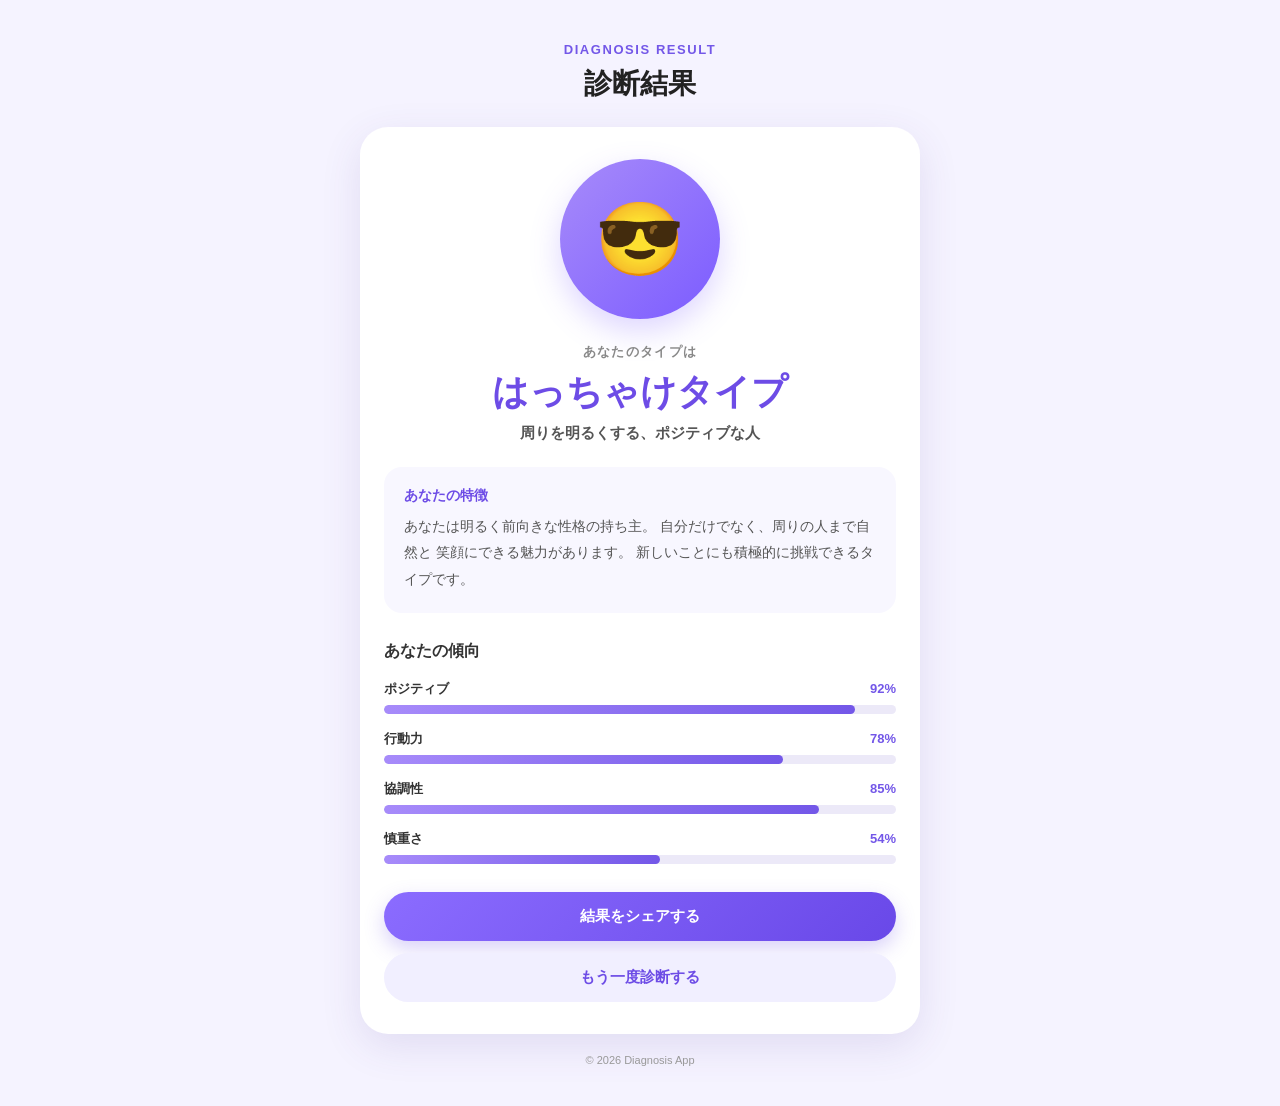
==== RESULT.html @ 5c65cdbd "RESULT追加" ====
<!doctype html>
<html lang="ja">
  <head>
    <meta charset="UTF-8" />
    <meta name="viewport" content="width=device-width, initial-scale=1.0" />

    <title>診断結果</title>

    <style>
      /* =========================
       基本設定
    ========================= */

      * {
        box-sizing: border-box;
        margin: 0;
        padding: 0;
      }

      body {
        font-family:
          -apple-system, BlinkMacSystemFont, "Noto Sans JP",
          "Hiragino Kaku Gothic ProN", sans-serif;

        background: #f5f3ff;
        color: #333;
        min-height: 100vh;
      }

      button {
        font-family: inherit;
      }

      /* =========================
       ページ全体
    ========================= */

      .page {
        width: 100%;
        min-height: 100vh;
        display: flex;
        justify-content: center;
        padding: 40px 16px;
      }

      .result-container {
        width: 100%;
        max-width: 560px;
      }

      /* =========================
       ヘッダー
    ========================= */

      .header {
        text-align: center;
        margin-bottom: 24px;
      }

      .header-label {
        display: inline-block;
        color: #7357e8;
        font-size: 13px;
        font-weight: 700;
        letter-spacing: 0.12em;
        margin-bottom: 8px;
      }

      .header h1 {
        font-size: 28px;
        font-weight: 800;
        color: #222;
      }

      /* =========================
       結果カード
    ========================= */

      .result-card {
        background: #fff;
        border-radius: 28px;
        padding: 32px 24px;
        box-shadow: 0 12px 40px rgba(80, 60, 150, 0.12);
        text-align: center;
        overflow: hidden;
      }

      /* =========================
       結果画像
    ========================= */

      .result-image {
        width: 160px;
        height: 160px;
        margin: 0 auto 24px;

        border-radius: 50%;

        background: linear-gradient(135deg, #a78bfa, #7c5cff);

        display: flex;
        align-items: center;
        justify-content: center;

        font-size: 72px;

        box-shadow: 0 12px 30px rgba(124, 92, 255, 0.25);
      }

      /* =========================
       結果テキスト
    ========================= */

      .result-label {
        font-size: 13px;
        color: #888;
        font-weight: 700;
        letter-spacing: 0.1em;
        margin-bottom: 8px;
      }

      .result-type {
        font-size: 36px;
        font-weight: 900;
        color: #6d4ce6;
        line-height: 1.3;
        margin-bottom: 8px;
      }

      .result-catch {
        font-size: 15px;
        font-weight: 700;
        color: #555;
        margin-bottom: 24px;
      }

      /* =========================
       説明
    ========================= */

      .description {
        background: #f8f7ff;
        border-radius: 18px;
        padding: 20px;
        text-align: left;
        margin-bottom: 28px;
      }

      .description-title {
        font-size: 14px;
        font-weight: 800;
        color: #6d4ce6;
        margin-bottom: 8px;
      }

      .description-text {
        font-size: 14px;
        line-height: 1.9;
        color: #555;
      }

      /* =========================
       スコア
    ========================= */

      .score-section {
        text-align: left;
        margin-bottom: 28px;
      }

      .score-title {
        font-size: 16px;
        font-weight: 800;
        margin-bottom: 18px;
      }

      .score-item {
        margin-bottom: 16px;
      }

      .score-header {
        display: flex;
        justify-content: space-between;
        align-items: center;
        margin-bottom: 7px;
        font-size: 13px;
        font-weight: 700;
      }

      .score-value {
        color: #7357e8;
      }

      .score-bar {
        width: 100%;
        height: 9px;
        background: #ece9f8;
        border-radius: 999px;
        overflow: hidden;
      }

      .score-fill {
        height: 100%;
        width: 0;
        border-radius: 999px;

        background: linear-gradient(90deg, #a78bfa, #7357e8);

        transition: width 1s ease;
      }

      /* =========================
    ボタン
    ========================= */

      .buttons {
        display: flex;
        flex-direction: column;
        gap: 12px;
      }

      .button {
        width: 100%;
        border: none;
        border-radius: 999px;
        padding: 15px 20px;
        font-size: 15px;
        font-weight: 800;
        cursor: pointer;
        transition: 0.2s ease;
      }

      .button:hover {
        transform: translateY(-2px);
      }

      .button-primary {
        color: #fff;
        background: linear-gradient(135deg, #8b6cff, #6948e8);

        box-shadow: 0 8px 20px rgba(105, 72, 232, 0.25);
      }

      .button-secondary {
        color: #6d4ce6;
        background: #f1efff;
      }

      /* =========================
    フッター
    ========================= */

      .footer {
        text-align: center;
        color: #999;
        font-size: 11px;
        margin-top: 20px;
      }

      /* =========================
    スマホ
    ========================= */

      @media (max-width: 480px) {
        .page {
          padding: 24px 12px;
        }

        .result-card {
          padding: 28px 18px;
          border-radius: 24px;
        }

        .header h1 {
          font-size: 24px;
        }

        .result-image {
          width: 130px;
          height: 130px;
          font-size: 58px;
        }

        .result-type {
          font-size: 30px;
        }
      }
    </style>
  </head>

  <body>
    <main class="page">
      <div class="result-container">
        <!-- =====================
        ページタイトル
    ====================== -->

        <header class="header">
          <div class="header-label">DIAGNOSIS RESULT</div>

          <h1>診断結果</h1>
        </header>

        <!-- =====================
        結果カード
    ====================== -->

        <section class="result-card">
          <!-- 結果イメージ -->
          <div class="result-image">😎</div>

          <!-- 結果 -->
          <div class="result-label">あなたのタイプは</div>

          <div class="result-type">はっちゃけタイプ</div>

          <div class="result-catch">周りを明るくする、ポジティブな人</div>

          <!-- 説明 -->
          <div class="description">
            <div class="description-title">あなたの特徴</div>

            <p class="description-text">
              あなたは明るく前向きな性格の持ち主。
              自分だけでなく、周りの人まで自然と 笑顔にできる魅力があります。
              新しいことにも積極的に挑戦できるタイプです。
            </p>
          </div>

          <!-- =====================
            スコア
        ====================== -->

          <div class="score-section">
            <div class="score-title">あなたの傾向</div>

            <div class="score-item">
              <div class="score-header">
                <span>ポジティブ</span>
                <span class="score-value">92%</span>
              </div>

              <div class="score-bar">
                <div class="score-fill" data-score="92"></div>
              </div>
            </div>

            <div class="score-item">
              <div class="score-header">
                <span>行動力</span>
                <span class="score-value">78%</span>
              </div>

              <div class="score-bar">
                <div class="score-fill" data-score="78"></div>
              </div>
            </div>

            <div class="score-item">
              <div class="score-header">
                <span>協調性</span>
                <span class="score-value">85%</span>
              </div>

              <div class="score-bar">
                <div class="score-fill" data-score="85"></div>
              </div>
            </div>

            <div class="score-item">
              <div class="score-header">
                <span>慎重さ</span>
                <span class="score-value">54%</span>
              </div>

              <div class="score-bar">
                <div class="score-fill" data-score="54"></div>
              </div>
            </div>
          </div>

          <!-- =====================
            ボタン
        ====================== -->

          <div class="buttons">
            <button class="button button-primary" onclick="shareResult()">
              結果をシェアする
            </button>

            <button
              class="button button-secondary"
              onclick="restartDiagnosis()"
            >
              もう一度診断する
            </button>
          </div>
        </section>

        <footer class="footer">© 2026 Diagnosis App</footer>
      </div>
    </main>

    <script>
      /* =========================
    スコアバーのアニメーション
    ========================= */

      window.addEventListener("load", () => {
        const bars = document.querySelectorAll(".score-fill");

        bars.forEach((bar) => {
          const score = bar.dataset.score;

          setTimeout(() => {
            bar.style.width = score + "%";
          }, 200);
        });
      });

      /* =========================
    シェア
    ========================= */

      function shareResult() {
        const text = "診断結果は「キラキラタイプ」でした！✨";

        if (navigator.share) {
          navigator.share({
            title: "診断結果",
            text: text,
          });
        } else {
          navigator.clipboard.writeText(text);

          alert("診断結果をコピーしました！");
        }
      }

      /* =========================
    もう一度診断
    ========================= */

      function restartDiagnosis() {
        // 今はサンプルとしてページをリロード
        location.reload();

        // 後でここを
        // location.href = "question.html";
        // のように変更できます。
      }
    </script>
  </body>
</html>
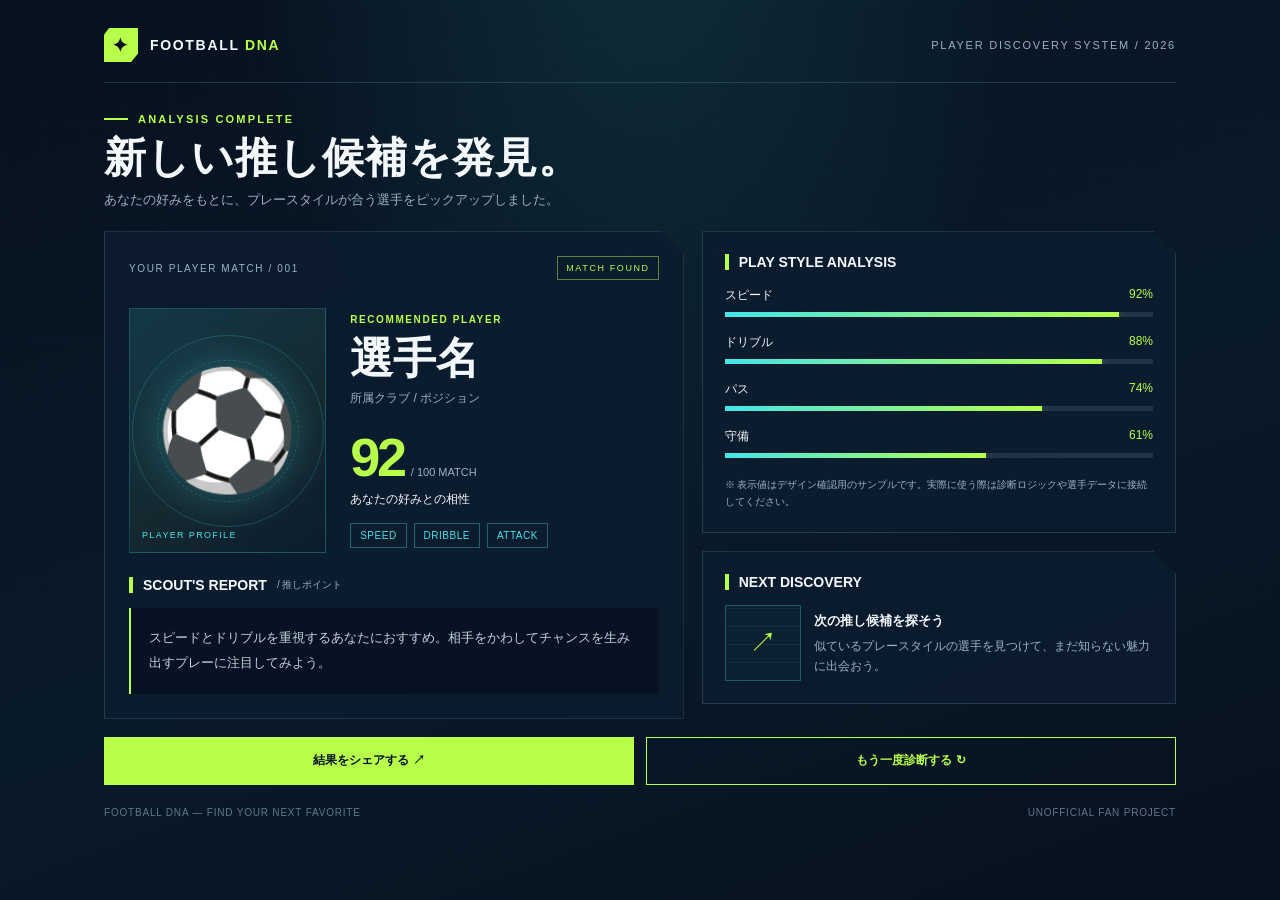
==== commit 51c1c869: "結果画面編集" ====
--- a/RESULT.html
+++ b/RESULT.html
@@ -1,454 +1,203 @@
-<!doctype html>
+<!DOCTYPE html>
 <html lang="ja">
-  <head>
-    <meta charset="UTF-8" />
-    <meta name="viewport" content="width=device-width, initial-scale=1.0" />
-
-    <title>診断結果</title>
-
-    <style>
-      /* =========================
-       基本設定
-    ========================= */
-
-      * {
-        box-sizing: border-box;
-        margin: 0;
-        padding: 0;
+<head>
+  <meta charset="UTF-8">
+  <meta name="viewport" content="width=device-width, initial-scale=1.0">
+  <meta name="theme-color" content="#07111f">
+  <title>FOOTBALL DNA | 診断結果</title>
+  <style>
+    :root {
+      --bg: #07111f;
+      --panel: rgba(12, 29, 47, .92);
+      --panel-light: #10283b;
+      --line: rgba(121, 164, 185, .23);
+      --text: #f3f8fc;
+      --muted: #9bb2c2;
+      --lime: #b7ff4a;
+      --cyan: #45e4e8;
+    }
+    * { box-sizing: border-box; margin: 0; padding: 0; }
+    body {
+      min-height: 100vh; color: var(--text);
+      font-family: Inter, "Noto Sans JP", "Hiragino Kaku Gothic ProN", sans-serif;
+      background:
+        radial-gradient(ellipse at 50% -15%, rgba(69,228,232,.13), transparent 44%),
+        linear-gradient(160deg, #07111f 0%, #091a29 55%, #07111f 100%);
+      overflow-x: hidden;
+    }
+    body::before {
+      content: ""; position: fixed; inset: 0; pointer-events: none; opacity: .24;
+      background-image: linear-gradient(rgba(69,228,232,.08) 1px, transparent 1px), linear-gradient(90deg, rgba(69,228,232,.08) 1px, transparent 1px);
+      background-size: 42px 42px;
+      mask-image: linear-gradient(to bottom, black, transparent 85%);
+    }
+    .page { position: relative; width: min(1120px, 100%); margin: auto; padding: 28px 24px 24px; }
+    .topbar { display: flex; align-items: center; justify-content: space-between; gap: 16px; padding-bottom: 20px; border-bottom: 1px solid var(--line); }
+    .brand { display: flex; align-items: center; gap: 12px; letter-spacing: .12em; font-size: 14px; font-weight: 900; }
+    .brand-mark { display: grid; place-items: center; width: 34px; height: 34px; color: var(--bg); background: var(--lime); clip-path: polygon(15% 0,100% 0,100% 75%,80% 100%,0 100%,0 20%); font-size: 19px; }
+    .top-meta { color: var(--muted); font-size: 11px; letter-spacing: .16em; }
+    .eyebrow { display: flex; align-items: center; gap: 10px; color: var(--lime); font-size: 11px; font-weight: 800; letter-spacing: .2em; }
+    .eyebrow::before { content: ""; width: 24px; height: 2px; background: var(--lime); }
+    .page-heading { padding: 30px 0 22px; }
+    .page-heading h1 { margin-top: 9px; font-size: clamp(27px, 4vw, 42px); letter-spacing: .025em; line-height: 1.15; }
+    .page-heading p { color: var(--muted); margin-top: 9px; font-size: 13px; }
+    .main-grid { display: grid; grid-template-columns: minmax(0, 1.1fr) minmax(300px, .9fr); gap: 18px; }
+    .panel { position: relative; min-width: 0; background: var(--panel); border: 1px solid var(--line); clip-path: polygon(0 0, calc(100% - 22px) 0, 100% 22px, 100% 100%, 0 100%); }
+    .player-panel { padding: 24px; overflow: hidden; }
+    .panel-kicker { display: flex; align-items: center; justify-content: space-between; gap: 12px; color: var(--muted); font-size: 10px; letter-spacing: .16em; }
+    .status { color: var(--lime); border: 1px solid rgba(183,255,74,.45); padding: 6px 8px; font-size: 9px; white-space: nowrap; }
+    .player-hero { display: grid; grid-template-columns: minmax(130px, .78fr) 1.22fr; gap: 24px; align-items: center; padding: 28px 0 24px; }
+    .player-art { position: relative; min-height: 245px; display: grid; place-items: center; overflow: hidden; background: linear-gradient(145deg, rgba(69,228,232,.14), rgba(183,255,74,.06) 60%, transparent); border: 1px solid rgba(69,228,232,.22); }
+    .player-art::before, .player-art::after { content: ""; position: absolute; border: 1px solid rgba(69,228,232,.2); border-radius: 50%; width: 190px; height: 190px; }
+    .player-art::after { width: 140px; height: 140px; border-style: dashed; animation: rotate 28s linear infinite; }
+    .player-silhouette { position: relative; z-index: 1; font-size: clamp(76px, 10vw, 116px); filter: drop-shadow(0 0 22px rgba(69,228,232,.3)); }
+    .art-label { position: absolute; bottom: 12px; left: 12px; color: var(--cyan); font-size: 9px; letter-spacing: .15em; }
+    .player-label { color: var(--lime); font-size: 10px; font-weight: 800; letter-spacing: .16em; }
+    .player-name { font-size: clamp(27px, 3.7vw, 43px); line-height: 1.12; margin: 9px 0 8px; overflow-wrap: anywhere; }
+    .player-position { color: var(--muted); font-size: 12px; }
+    .match-score { display: flex; align-items: baseline; gap: 7px; margin-top: 23px; }
+    .match-score strong { color: var(--lime); font-size: 54px; line-height: 1; letter-spacing: -.06em; }
+    .match-score span { color: var(--muted); font-size: 11px; }
+    .match-caption { margin-top: 7px; font-size: 12px; }
+    .tags { display: flex; flex-wrap: wrap; gap: 7px; margin-top: 15px; }
+    .tag { color: var(--cyan); border: 1px solid rgba(69,228,232,.35); padding: 6px 9px; font-size: 10px; letter-spacing: .05em; }
+    .section-title { display: flex; align-items: center; gap: 10px; margin-bottom: 15px; font-size: 14px; font-weight: 800; }
+    .section-title::before { content: ""; display: block; width: 4px; height: 16px; background: var(--lime); }
+    .report { padding: 18px; background: rgba(4,14,25,.56); border-left: 2px solid var(--lime); }
+    .report p { color: #c2d2dd; font-size: 13px; line-height: 1.9; }
+    .right-column { display: flex; flex-direction: column; gap: 18px; }
+    .stats-panel, .discover-panel { padding: 22px; }
+    .score-item { margin-top: 17px; }
+    .score-header { display: flex; justify-content: space-between; gap: 12px; margin-bottom: 8px; font-size: 12px; }
+    .score-value { color: var(--lime); font-variant-numeric: tabular-nums; }
+    .score-bar { height: 5px; background: #213447; overflow: hidden; }
+    .score-fill { width: 0; height: 100%; background: linear-gradient(90deg, var(--cyan), var(--lime)); transition: width 1s cubic-bezier(.2,.7,.2,1); box-shadow: 0 0 10px rgba(183,255,74,.3); }
+    .stat-note { color: var(--muted); font-size: 10px; line-height: 1.7; margin-top: 18px; }
+    .discover-content { display: flex; gap: 13px; align-items: center; }
+    .mini-pitch { flex: 0 0 76px; height: 76px; display: grid; place-items: center; border: 1px solid rgba(69,228,232,.3); color: var(--lime); background: repeating-linear-gradient(0deg, transparent 0 17px, rgba(69,228,232,.08) 17px 18px), #0b2030; font-size: 28px; }
+    .discover-content p { color: var(--muted); font-size: 12px; line-height: 1.7; }
+    .discover-content strong { display: block; color: var(--text); font-size: 13px; margin-bottom: 4px; }
+    .actions { display: grid; grid-template-columns: 1fr 1fr; gap: 12px; margin-top: 18px; }
+    .button { min-height: 48px; border: 1px solid var(--lime); padding: 12px 16px; font: inherit; font-size: 12px; font-weight: 800; cursor: pointer; transition: transform .2s, background .2s, color .2s; }
+    .button:hover { transform: translateY(-2px); }
+    .button-primary { color: #07111f; background: var(--lime); }
+    .button-primary:hover { background: #d0ff86; }
+    .button-secondary { color: var(--lime); background: transparent; }
+    .button-secondary:hover { color: var(--bg); background: var(--lime); }
+    .footer { display: flex; justify-content: space-between; gap: 12px; color: #60788b; font-size: 10px; letter-spacing: .08em; padding-top: 22px; }
+    @keyframes rotate { to { transform: rotate(360deg); } }
+    @media (max-width: 760px) {
+      .page { padding: 18px 14px; }
+      .main-grid { grid-template-columns: 1fr; }
+      .player-hero { grid-template-columns: minmax(110px, .75fr) 1.25fr; gap: 16px; }
+      .player-art { min-height: 210px; }
+      .player-panel { padding: 18px; }
+      .stats-panel, .discover-panel { padding: 18px; }
+    }
+    @media (max-width: 420px) {
+      .top-meta { display: none; }
+      .player-hero { grid-template-columns: 1fr; }
+      .player-art { min-height: 190px; }
+      .player-silhouette { font-size: 88px; }
+      .player-name { font-size: 34px; }
+      .actions { grid-template-columns: 1fr; }
+      .footer { flex-direction: column; }
+    }
+    @media (prefers-reduced-motion: reduce) { *, *::before, *::after { animation-duration: .01ms !important; transition-duration: .01ms !important; } }
+  </style>
+</head>
+<body>
+  <main class="page">
+    <header class="topbar">
+      <div class="brand"><span class="brand-mark">✦</span><span>FOOTBALL <span style="color:var(--lime)">DNA</span></span></div>
+      <div class="top-meta">PLAYER DISCOVERY SYSTEM / 2026</div>
+    </header>
+
+    <section class="page-heading">
+      <div class="eyebrow">ANALYSIS COMPLETE</div>
+      <h1>新しい推し候補を発見。</h1>
+      <p>あなたの好みをもとに、プレースタイルが合う選手をピックアップしました。</p>
+    </section>
+
+    <div class="main-grid">
+      <section class="panel player-panel">
+        <div class="panel-kicker"><span>YOUR PLAYER MATCH / 001</span><span class="status">MATCH FOUND</span></div>
+        <div class="player-hero">
+          <div class="player-art" aria-label="選手イメージ">
+            <span class="player-silhouette" aria-hidden="true">⚽</span>
+            <span class="art-label">PLAYER PROFILE</span>
+          </div>
+          <div class="player-info">
+            <div class="player-label">RECOMMENDED PLAYER</div>
+            <h2 class="player-name" id="player-name">選手名</h2>
+            <p class="player-position" id="player-position">所属クラブ / ポジション</p>
+            <div class="match-score"><strong id="match-score">92</strong><span>/ 100 MATCH</span></div>
+            <p class="match-caption">あなたの好みとの相性</p>
+            <div class="tags"><span class="tag">SPEED</span><span class="tag">DRIBBLE</span><span class="tag">ATTACK</span></div>
+          </div>
+        </div>
+        <div class="section-title">SCOUT'S REPORT <span style="color:var(--muted);font-size:10px;font-weight:500">/ 推しポイント</span></div>
+        <div class="report"><p id="report-text">スピードとドリブルを重視するあなたにおすすめ。相手をかわしてチャンスを生み出すプレーに注目してみよう。</p></div>
+      </section>
+
+      <div class="right-column">
+        <section class="panel stats-panel">
+          <div class="section-title">PLAY STYLE ANALYSIS</div>
+          <div class="score-item"><div class="score-header"><span>スピード</span><span class="score-value">92%</span></div><div class="score-bar"><div class="score-fill" data-score="92"></div></div></div>
+          <div class="score-item"><div class="score-header"><span>ドリブル</span><span class="score-value">88%</span></div><div class="score-bar"><div class="score-fill" data-score="88"></div></div></div>
+          <div class="score-item"><div class="score-header"><span>パス</span><span class="score-value">74%</span></div><div class="score-bar"><div class="score-fill" data-score="74"></div></div></div>
+          <div class="score-item"><div class="score-header"><span>守備</span><span class="score-value">61%</span></div><div class="score-bar"><div class="score-fill" data-score="61"></div></div></div>
+          <p class="stat-note">※ 表示値はデザイン確認用のサンプルです。実際に使う際は診断ロジックや選手データに接続してください。</p>
+        </section>
+        <section class="panel discover-panel">
+          <div class="section-title">NEXT DISCOVERY</div>
+          <div class="discover-content"><div class="mini-pitch" aria-hidden="true">↗</div><p><strong>次の推し候補を探そう</strong>似ているプレースタイルの選手を見つけて、まだ知らない魅力に出会おう。</p></div>
+        </section>
+      </div>
+    </div>
+
+    <div class="actions">
+      <button class="button button-primary" onclick="shareResult()">結果をシェアする ↗</button>
+      <button class="button button-secondary" onclick="restartDiagnosis()">もう一度診断する ↻</button>
+    </div>
+    <footer class="footer"><span>FOOTBALL DNA — FIND YOUR NEXT FAVORITE</span><span>UNOFFICIAL FAN PROJECT</span></footer>
+  </main>
+  <script>
+    // スコアバーを表示時にアニメーション
+    window.addEventListener("load", () => {
+      document.querySelectorAll(".score-fill").forEach((bar) => {
+        const score = Number(bar.dataset.score) || 0;
+        setTimeout(() => { bar.style.width = Math.max(0, Math.min(100, score)) + "%"; }, 180);
+      });
+    });
+
+    // 実際の診断結果に合わせて、この内容を更新できます。
+    const result = {
+      name: "選手名",
+      position: "所属クラブ / ポジション",
+      score: 92,
+      report: "スピードとドリブルを重視するあなたにおすすめ。相手をかわしてチャンスを生み出すプレーに注目してみよう。"
+    };
+    document.getElementById("player-name").textContent = result.name;
+    document.getElementById("player-position").textContent = result.position;
+    document.getElementById("match-score").textContent = result.score;
+    document.getElementById("report-text").textContent = result.report;
+
+    async function shareResult() {
+      const text = `FOOTBALL DNA診断：おすすめ選手は${result.name}！相性 ${result.score}/100`;
+      try {
+        if (navigator.share) await navigator.share({ title: "FOOTBALL DNA 診断結果", text });
+        else if (navigator.clipboard && window.isSecureContext) { await navigator.clipboard.writeText(text); alert("診断結果をコピーしました！"); }
+        else { window.prompt("この結果をコピーしてください", text); }
+      } catch (error) {
+        if (error.name !== "AbortError") alert("シェアできませんでした。もう一度お試しください。");
       }
-
-      body {
-        font-family:
-          -apple-system, BlinkMacSystemFont, "Noto Sans JP",
-          "Hiragino Kaku Gothic ProN", sans-serif;
-
-        background: #f5f3ff;
-        color: #333;
-        min-height: 100vh;
-      }
-
-      button {
-        font-family: inherit;
-      }
-
-      /* =========================
-       ページ全体
-    ========================= */
-
-      .page {
-        width: 100%;
-        min-height: 100vh;
-        display: flex;
-        justify-content: center;
-        padding: 40px 16px;
-      }
-
-      .result-container {
-        width: 100%;
-        max-width: 560px;
-      }
-
-      /* =========================
-       ヘッダー
-    ========================= */
-
-      .header {
-        text-align: center;
-        margin-bottom: 24px;
-      }
-
-      .header-label {
-        display: inline-block;
-        color: #7357e8;
-        font-size: 13px;
-        font-weight: 700;
-        letter-spacing: 0.12em;
-        margin-bottom: 8px;
-      }
-
-      .header h1 {
-        font-size: 28px;
-        font-weight: 800;
-        color: #222;
-      }
-
-      /* =========================
-       結果カード
-    ========================= */
-
-      .result-card {
-        background: #fff;
-        border-radius: 28px;
-        padding: 32px 24px;
-        box-shadow: 0 12px 40px rgba(80, 60, 150, 0.12);
-        text-align: center;
-        overflow: hidden;
-      }
-
-      /* =========================
-       結果画像
-    ========================= */
-
-      .result-image {
-        width: 160px;
-        height: 160px;
-        margin: 0 auto 24px;
-
-        border-radius: 50%;
-
-        background: linear-gradient(135deg, #a78bfa, #7c5cff);
-
-        display: flex;
-        align-items: center;
-        justify-content: center;
-
-        font-size: 72px;
-
-        box-shadow: 0 12px 30px rgba(124, 92, 255, 0.25);
-      }
-
-      /* =========================
-       結果テキスト
-    ========================= */
-
-      .result-label {
-        font-size: 13px;
-        color: #888;
-        font-weight: 700;
-        letter-spacing: 0.1em;
-        margin-bottom: 8px;
-      }
-
-      .result-type {
-        font-size: 36px;
-        font-weight: 900;
-        color: #6d4ce6;
-        line-height: 1.3;
-        margin-bottom: 8px;
-      }
-
-      .result-catch {
-        font-size: 15px;
-        font-weight: 700;
-        color: #555;
-        margin-bottom: 24px;
-      }
-
-      /* =========================
-       説明
-    ========================= */
-
-      .description {
-        background: #f8f7ff;
-        border-radius: 18px;
-        padding: 20px;
-        text-align: left;
-        margin-bottom: 28px;
-      }
-
-      .description-title {
-        font-size: 14px;
-        font-weight: 800;
-        color: #6d4ce6;
-        margin-bottom: 8px;
-      }
-
-      .description-text {
-        font-size: 14px;
-        line-height: 1.9;
-        color: #555;
-      }
-
-      /* =========================
-       スコア
-    ========================= */
-
-      .score-section {
-        text-align: left;
-        margin-bottom: 28px;
-      }
-
-      .score-title {
-        font-size: 16px;
-        font-weight: 800;
-        margin-bottom: 18px;
-      }
-
-      .score-item {
-        margin-bottom: 16px;
-      }
-
-      .score-header {
-        display: flex;
-        justify-content: space-between;
-        align-items: center;
-        margin-bottom: 7px;
-        font-size: 13px;
-        font-weight: 700;
-      }
-
-      .score-value {
-        color: #7357e8;
-      }
-
-      .score-bar {
-        width: 100%;
-        height: 9px;
-        background: #ece9f8;
-        border-radius: 999px;
-        overflow: hidden;
-      }
-
-      .score-fill {
-        height: 100%;
-        width: 0;
-        border-radius: 999px;
-
-        background: linear-gradient(90deg, #a78bfa, #7357e8);
-
-        transition: width 1s ease;
-      }
-
-      /* =========================
-    ボタン
-    ========================= */
-
-      .buttons {
-        display: flex;
-        flex-direction: column;
-        gap: 12px;
-      }
-
-      .button {
-        width: 100%;
-        border: none;
-        border-radius: 999px;
-        padding: 15px 20px;
-        font-size: 15px;
-        font-weight: 800;
-        cursor: pointer;
-        transition: 0.2s ease;
-      }
-
-      .button:hover {
-        transform: translateY(-2px);
-      }
-
-      .button-primary {
-        color: #fff;
-        background: linear-gradient(135deg, #8b6cff, #6948e8);
-
-        box-shadow: 0 8px 20px rgba(105, 72, 232, 0.25);
-      }
-
-      .button-secondary {
-        color: #6d4ce6;
-        background: #f1efff;
-      }
-
-      /* =========================
-    フッター
-    ========================= */
-
-      .footer {
-        text-align: center;
-        color: #999;
-        font-size: 11px;
-        margin-top: 20px;
-      }
-
-      /* =========================
-    スマホ
-    ========================= */
-
-      @media (max-width: 480px) {
-        .page {
-          padding: 24px 12px;
-        }
-
-        .result-card {
-          padding: 28px 18px;
-          border-radius: 24px;
-        }
-
-        .header h1 {
-          font-size: 24px;
-        }
-
-        .result-image {
-          width: 130px;
-          height: 130px;
-          font-size: 58px;
-        }
-
-        .result-type {
-          font-size: 30px;
-        }
-      }
-    </style>
-  </head>
-
-  <body>
-    <main class="page">
-      <div class="result-container">
-        <!-- =====================
-        ページタイトル
-    ====================== -->
-
-        <header class="header">
-          <div class="header-label">DIAGNOSIS RESULT</div>
-
-          <h1>診断結果</h1>
-        </header>
-
-        <!-- =====================
-        結果カード
-    ====================== -->
-
-        <section class="result-card">
-          <!-- 結果イメージ -->
-          <div class="result-image">😎</div>
-
-          <!-- 結果 -->
-          <div class="result-label">あなたのタイプは</div>
-
-          <div class="result-type">はっちゃけタイプ</div>
-
-          <div class="result-catch">周りを明るくする、ポジティブな人</div>
-
-          <!-- 説明 -->
-          <div class="description">
-            <div class="description-title">あなたの特徴</div>
-
-            <p class="description-text">
-              あなたは明るく前向きな性格の持ち主。
-              自分だけでなく、周りの人まで自然と 笑顔にできる魅力があります。
-              新しいことにも積極的に挑戦できるタイプです。
-            </p>
-          </div>
-
-          <!-- =====================
-            スコア
-        ====================== -->
-
-          <div class="score-section">
-            <div class="score-title">あなたの傾向</div>
-
-            <div class="score-item">
-              <div class="score-header">
-                <span>ポジティブ</span>
-                <span class="score-value">92%</span>
-              </div>
-
-              <div class="score-bar">
-                <div class="score-fill" data-score="92"></div>
-              </div>
-            </div>
-
-            <div class="score-item">
-              <div class="score-header">
-                <span>行動力</span>
-                <span class="score-value">78%</span>
-              </div>
-
-              <div class="score-bar">
-                <div class="score-fill" data-score="78"></div>
-              </div>
-            </div>
-
-            <div class="score-item">
-              <div class="score-header">
-                <span>協調性</span>
-                <span class="score-value">85%</span>
-              </div>
-
-              <div class="score-bar">
-                <div class="score-fill" data-score="85"></div>
-              </div>
-            </div>
-
-            <div class="score-item">
-              <div class="score-header">
-                <span>慎重さ</span>
-                <span class="score-value">54%</span>
-              </div>
-
-              <div class="score-bar">
-                <div class="score-fill" data-score="54"></div>
-              </div>
-            </div>
-          </div>
-
-          <!-- =====================
-            ボタン
-        ====================== -->
-
-          <div class="buttons">
-            <button class="button button-primary" onclick="shareResult()">
-              結果をシェアする
-            </button>
-
-            <button
-              class="button button-secondary"
-              onclick="restartDiagnosis()"
-            >
-              もう一度診断する
-            </button>
-          </div>
-        </section>
-
-        <footer class="footer">© 2026 Diagnosis App</footer>
-      </div>
-    </main>
-
-    <script>
-      /* =========================
-    スコアバーのアニメーション
-    ========================= */
-
-      window.addEventListener("load", () => {
-        const bars = document.querySelectorAll(".score-fill");
-
-        bars.forEach((bar) => {
-          const score = bar.dataset.score;
-
-          setTimeout(() => {
-            bar.style.width = score + "%";
-          }, 200);
-        });
-      });
-
-      /* =========================
-    シェア
-    ========================= */
-
-      function shareResult() {
-        const text = "診断結果は「キラキラタイプ」でした！✨";
-
-        if (navigator.share) {
-          navigator.share({
-            title: "診断結果",
-            text: text,
-          });
-        } else {
-          navigator.clipboard.writeText(text);
-
-          alert("診断結果をコピーしました！");
-        }
-      }
-
-      /* =========================
-    もう一度診断
-    ========================= */
-
-      function restartDiagnosis() {
-        // 今はサンプルとしてページをリロード
-        location.reload();
-
-        // 後でここを
-        // location.href = "question.html";
-        // のように変更できます。
-      }
-    </script>
-  </body>
+    }
+    function restartDiagnosis() {
+      // 診断ページのファイル名に合わせて変更してください。
+      // 例: location.href = "question.html";
+      location.reload();
+    }
+  </script>
+</body>
 </html>
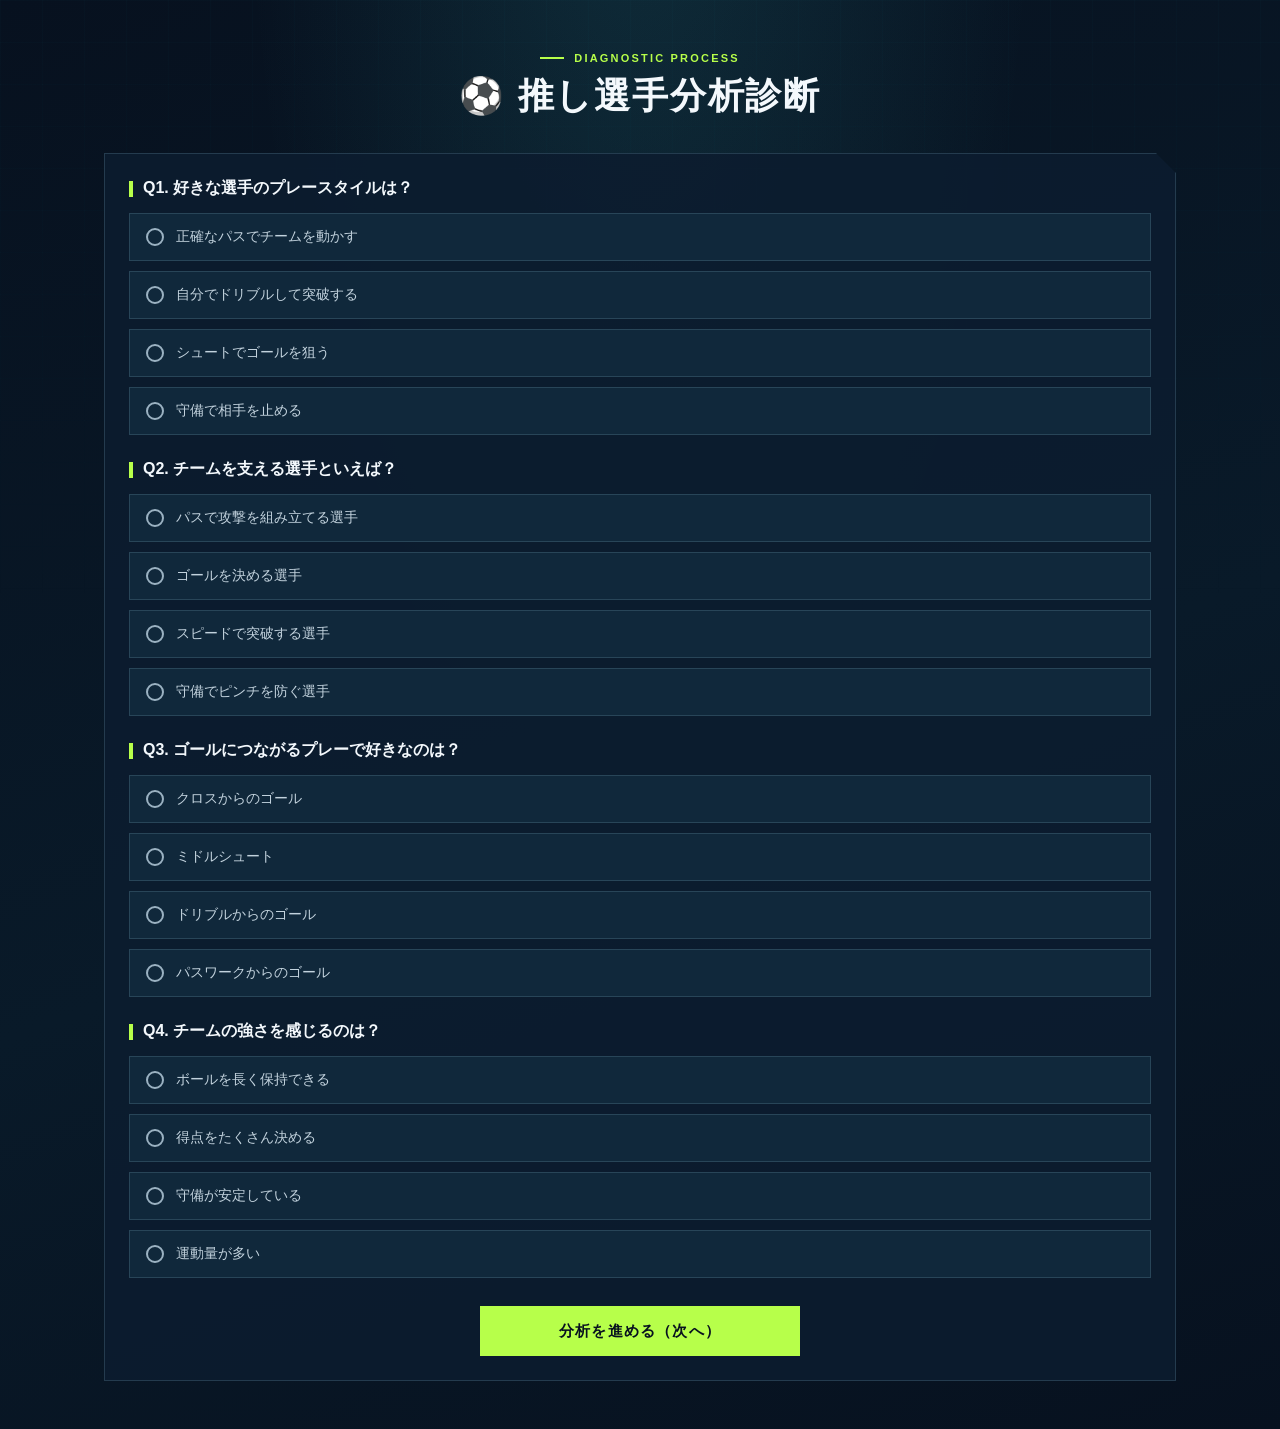
==== commit 578f6bc1: "タイプ変更" ====
--- a/RESULT.html
+++ b/RESULT.html
@@ -5,111 +5,12 @@
   <meta name="viewport" content="width=device-width, initial-scale=1.0">
   <meta name="theme-color" content="#07111f">
   <title>FOOTBALL DNA | 診断結果</title>
-  <style>
-    :root {
-      --bg: #07111f;
-      --panel: rgba(12, 29, 47, .92);
-      --panel-light: #10283b;
-      --line: rgba(121, 164, 185, .23);
-      --text: #f3f8fc;
-      --muted: #9bb2c2;
-      --lime: #b7ff4a;
-      --cyan: #45e4e8;
-    }
-    * { box-sizing: border-box; margin: 0; padding: 0; }
-    body {
-      min-height: 100vh; color: var(--text);
-      font-family: Inter, "Noto Sans JP", "Hiragino Kaku Gothic ProN", sans-serif;
-      background:
-        radial-gradient(ellipse at 50% -15%, rgba(69,228,232,.13), transparent 44%),
-        linear-gradient(160deg, #07111f 0%, #091a29 55%, #07111f 100%);
-      overflow-x: hidden;
-    }
-    body::before {
-      content: ""; position: fixed; inset: 0; pointer-events: none; opacity: .24;
-      background-image: linear-gradient(rgba(69,228,232,.08) 1px, transparent 1px), linear-gradient(90deg, rgba(69,228,232,.08) 1px, transparent 1px);
-      background-size: 42px 42px;
-      mask-image: linear-gradient(to bottom, black, transparent 85%);
-    }
-    .page { position: relative; width: min(1120px, 100%); margin: auto; padding: 28px 24px 24px; }
-    .topbar { display: flex; align-items: center; justify-content: space-between; gap: 16px; padding-bottom: 20px; border-bottom: 1px solid var(--line); }
-    .brand { display: flex; align-items: center; gap: 12px; letter-spacing: .12em; font-size: 14px; font-weight: 900; }
-    .brand-mark { display: grid; place-items: center; width: 34px; height: 34px; color: var(--bg); background: var(--lime); clip-path: polygon(15% 0,100% 0,100% 75%,80% 100%,0 100%,0 20%); font-size: 19px; }
-    .top-meta { color: var(--muted); font-size: 11px; letter-spacing: .16em; }
-    .eyebrow { display: flex; align-items: center; gap: 10px; color: var(--lime); font-size: 11px; font-weight: 800; letter-spacing: .2em; }
-    .eyebrow::before { content: ""; width: 24px; height: 2px; background: var(--lime); }
-    .page-heading { padding: 30px 0 22px; }
-    .page-heading h1 { margin-top: 9px; font-size: clamp(27px, 4vw, 42px); letter-spacing: .025em; line-height: 1.15; }
-    .page-heading p { color: var(--muted); margin-top: 9px; font-size: 13px; }
-    .main-grid { display: grid; grid-template-columns: minmax(0, 1.1fr) minmax(300px, .9fr); gap: 18px; }
-    .panel { position: relative; min-width: 0; background: var(--panel); border: 1px solid var(--line); clip-path: polygon(0 0, calc(100% - 22px) 0, 100% 22px, 100% 100%, 0 100%); }
-    .player-panel { padding: 24px; overflow: hidden; }
-    .panel-kicker { display: flex; align-items: center; justify-content: space-between; gap: 12px; color: var(--muted); font-size: 10px; letter-spacing: .16em; }
-    .status { color: var(--lime); border: 1px solid rgba(183,255,74,.45); padding: 6px 8px; font-size: 9px; white-space: nowrap; }
-    .player-hero { display: grid; grid-template-columns: minmax(130px, .78fr) 1.22fr; gap: 24px; align-items: center; padding: 28px 0 24px; }
-    .player-art { position: relative; min-height: 245px; display: grid; place-items: center; overflow: hidden; background: linear-gradient(145deg, rgba(69,228,232,.14), rgba(183,255,74,.06) 60%, transparent); border: 1px solid rgba(69,228,232,.22); }
-    .player-art::before, .player-art::after { content: ""; position: absolute; border: 1px solid rgba(69,228,232,.2); border-radius: 50%; width: 190px; height: 190px; }
-    .player-art::after { width: 140px; height: 140px; border-style: dashed; animation: rotate 28s linear infinite; }
-    .player-silhouette { position: relative; z-index: 1; font-size: clamp(76px, 10vw, 116px); filter: drop-shadow(0 0 22px rgba(69,228,232,.3)); }
-    .art-label { position: absolute; bottom: 12px; left: 12px; color: var(--cyan); font-size: 9px; letter-spacing: .15em; }
-    .player-label { color: var(--lime); font-size: 10px; font-weight: 800; letter-spacing: .16em; }
-    .player-name { font-size: clamp(27px, 3.7vw, 43px); line-height: 1.12; margin: 9px 0 8px; overflow-wrap: anywhere; }
-    .player-position { color: var(--muted); font-size: 12px; }
-    .match-score { display: flex; align-items: baseline; gap: 7px; margin-top: 23px; }
-    .match-score strong { color: var(--lime); font-size: 54px; line-height: 1; letter-spacing: -.06em; }
-    .match-score span { color: var(--muted); font-size: 11px; }
-    .match-caption { margin-top: 7px; font-size: 12px; }
-    .tags { display: flex; flex-wrap: wrap; gap: 7px; margin-top: 15px; }
-    .tag { color: var(--cyan); border: 1px solid rgba(69,228,232,.35); padding: 6px 9px; font-size: 10px; letter-spacing: .05em; }
-    .section-title { display: flex; align-items: center; gap: 10px; margin-bottom: 15px; font-size: 14px; font-weight: 800; }
-    .section-title::before { content: ""; display: block; width: 4px; height: 16px; background: var(--lime); }
-    .report { padding: 18px; background: rgba(4,14,25,.56); border-left: 2px solid var(--lime); }
-    .report p { color: #c2d2dd; font-size: 13px; line-height: 1.9; }
-    .right-column { display: flex; flex-direction: column; gap: 18px; }
-    .stats-panel, .discover-panel { padding: 22px; }
-    .score-item { margin-top: 17px; }
-    .score-header { display: flex; justify-content: space-between; gap: 12px; margin-bottom: 8px; font-size: 12px; }
-    .score-value { color: var(--lime); font-variant-numeric: tabular-nums; }
-    .score-bar { height: 5px; background: #213447; overflow: hidden; }
-    .score-fill { width: 0; height: 100%; background: linear-gradient(90deg, var(--cyan), var(--lime)); transition: width 1s cubic-bezier(.2,.7,.2,1); box-shadow: 0 0 10px rgba(183,255,74,.3); }
-    .stat-note { color: var(--muted); font-size: 10px; line-height: 1.7; margin-top: 18px; }
-    .discover-content { display: flex; gap: 13px; align-items: center; }
-    .mini-pitch { flex: 0 0 76px; height: 76px; display: grid; place-items: center; border: 1px solid rgba(69,228,232,.3); color: var(--lime); background: repeating-linear-gradient(0deg, transparent 0 17px, rgba(69,228,232,.08) 17px 18px), #0b2030; font-size: 28px; }
-    .discover-content p { color: var(--muted); font-size: 12px; line-height: 1.7; }
-    .discover-content strong { display: block; color: var(--text); font-size: 13px; margin-bottom: 4px; }
-    .actions { display: grid; grid-template-columns: 1fr 1fr; gap: 12px; margin-top: 18px; }
-    .button { min-height: 48px; border: 1px solid var(--lime); padding: 12px 16px; font: inherit; font-size: 12px; font-weight: 800; cursor: pointer; transition: transform .2s, background .2s, color .2s; }
-    .button:hover { transform: translateY(-2px); }
-    .button-primary { color: #07111f; background: var(--lime); }
-    .button-primary:hover { background: #d0ff86; }
-    .button-secondary { color: var(--lime); background: transparent; }
-    .button-secondary:hover { color: var(--bg); background: var(--lime); }
-    .footer { display: flex; justify-content: space-between; gap: 12px; color: #60788b; font-size: 10px; letter-spacing: .08em; padding-top: 22px; }
-    @keyframes rotate { to { transform: rotate(360deg); } }
-    @media (max-width: 760px) {
-      .page { padding: 18px 14px; }
-      .main-grid { grid-template-columns: 1fr; }
-      .player-hero { grid-template-columns: minmax(110px, .75fr) 1.25fr; gap: 16px; }
-      .player-art { min-height: 210px; }
-      .player-panel { padding: 18px; }
-      .stats-panel, .discover-panel { padding: 18px; }
-    }
-    @media (max-width: 420px) {
-      .top-meta { display: none; }
-      .player-hero { grid-template-columns: 1fr; }
-      .player-art { min-height: 190px; }
-      .player-silhouette { font-size: 88px; }
-      .player-name { font-size: 34px; }
-      .actions { grid-template-columns: 1fr; }
-      .footer { flex-direction: column; }
-    }
-    @media (prefers-reduced-motion: reduce) { *, *::before, *::after { animation-duration: .01ms !important; transition-duration: .01ms !important; } }
-  </style>
+  <link rel="stylesheet" href="style.css">
 </head>
 <body>
   <main class="page">
     <header class="topbar">
-      <div class="brand"><span class="brand-mark">✦</span><span>FOOTBALL <span style="color:var(--lime)">DNA</span></span></div>
+      <div class="brand"><span class="brand-mark">✦</span><span>FOOTBALL <span class="brand-accent">DNA</span></span></div>
       <div class="top-meta">PLAYER DISCOVERY SYSTEM / 2026</div>
     </header>
 
@@ -131,12 +32,12 @@
             <div class="player-label">RECOMMENDED PLAYER</div>
             <h2 class="player-name" id="player-name">選手名</h2>
             <p class="player-position" id="player-position">所属クラブ / ポジション</p>
-            <div class="match-score"><strong id="match-score">92</strong><span>/ 100 MATCH</span></div>
+            <div class="match-score"><strong id="match-score">92</strong><span>/ 9 POINTS</span></div>
             <p class="match-caption">あなたの好みとの相性</p>
             <div class="tags"><span class="tag">SPEED</span><span class="tag">DRIBBLE</span><span class="tag">ATTACK</span></div>
           </div>
         </div>
-        <div class="section-title">SCOUT'S REPORT <span style="color:var(--muted);font-size:10px;font-weight:500">/ 推しポイント</span></div>
+        <div class="section-title">SCOUT'S REPORT <span class="section-subtitle">/ 推しポイント</span></div>
         <div class="report"><p id="report-text">スピードとドリブルを重視するあなたにおすすめ。相手をかわしてチャンスを生み出すプレーに注目してみよう。</p></div>
       </section>
 
@@ -162,42 +63,6 @@
     </div>
     <footer class="footer"><span>FOOTBALL DNA — FIND YOUR NEXT FAVORITE</span><span>UNOFFICIAL FAN PROJECT</span></footer>
   </main>
-  <script>
-    // スコアバーを表示時にアニメーション
-    window.addEventListener("load", () => {
-      document.querySelectorAll(".score-fill").forEach((bar) => {
-        const score = Number(bar.dataset.score) || 0;
-        setTimeout(() => { bar.style.width = Math.max(0, Math.min(100, score)) + "%"; }, 180);
-      });
-    });
-
-    // 実際の診断結果に合わせて、この内容を更新できます。
-    const result = {
-      name: "選手名",
-      position: "所属クラブ / ポジション",
-      score: 92,
-      report: "スピードとドリブルを重視するあなたにおすすめ。相手をかわしてチャンスを生み出すプレーに注目してみよう。"
-    };
-    document.getElementById("player-name").textContent = result.name;
-    document.getElementById("player-position").textContent = result.position;
-    document.getElementById("match-score").textContent = result.score;
-    document.getElementById("report-text").textContent = result.report;
-
-    async function shareResult() {
-      const text = `FOOTBALL DNA診断：おすすめ選手は${result.name}！相性 ${result.score}/100`;
-      try {
-        if (navigator.share) await navigator.share({ title: "FOOTBALL DNA 診断結果", text });
-        else if (navigator.clipboard && window.isSecureContext) { await navigator.clipboard.writeText(text); alert("診断結果をコピーしました！"); }
-        else { window.prompt("この結果をコピーしてください", text); }
-      } catch (error) {
-        if (error.name !== "AbortError") alert("シェアできませんでした。もう一度お試しください。");
-      }
-    }
-    function restartDiagnosis() {
-      // 診断ページのファイル名に合わせて変更してください。
-      // 例: location.href = "question.html";
-      location.reload();
-    }
-  </script>
+  <script src="script.js" defer></script>
 </body>
 </html>
--- a/style.css
+++ b/style.css
@@ -0,0 +1,108 @@
+/* 1. Design tokens */
+:root {
+      --bg: #07111f;
+      --panel: rgba(12, 29, 47, .92);
+      --panel-light: #10283b;
+      --line: rgba(121, 164, 185, .23);
+      --text: #f3f8fc;
+      --muted: #9bb2c2;
+      --lime: #b7ff4a;
+      --cyan: #45e4e8;
+    }
+    /* 2. Reset and page background */
+* { box-sizing: border-box; margin: 0; padding: 0; }
+    body {
+      min-height: 100vh; color: var(--text);
+      font-family: Inter, "Noto Sans JP", "Hiragino Kaku Gothic ProN", sans-serif;
+      background:
+        radial-gradient(ellipse at 50% -15%, rgba(69,228,232,.13), transparent 44%),
+        linear-gradient(160deg, #07111f 0%, #091a29 55%, #07111f 100%);
+      overflow-x: hidden;
+    }
+    body::before {
+      content: ""; position: fixed; inset: 0; pointer-events: none; opacity: .24;
+      background-image: linear-gradient(rgba(69,228,232,.08) 1px, transparent 1px), linear-gradient(90deg, rgba(69,228,232,.08) 1px, transparent 1px);
+      background-size: 42px 42px;
+      mask-image: linear-gradient(to bottom, black, transparent 85%);
+    }
+    /* 3. Page layout and header */
+.page { position: relative; width: min(1120px, 100%); margin: auto; padding: 28px 24px 24px; }
+    .topbar { display: flex; align-items: center; justify-content: space-between; gap: 16px; padding-bottom: 20px; border-bottom: 1px solid var(--line); }
+    .brand { display: flex; align-items: center; gap: 12px; letter-spacing: .12em; font-size: 14px; font-weight: 900; }
+    .brand-mark { display: grid; place-items: center; width: 34px; height: 34px; color: var(--bg); background: var(--lime); clip-path: polygon(15% 0,100% 0,100% 75%,80% 100%,0 100%,0 20%); font-size: 19px; }
+    .top-meta { color: var(--muted); font-size: 11px; letter-spacing: .16em; }
+    .eyebrow { display: flex; align-items: center; gap: 10px; color: var(--lime); font-size: 11px; font-weight: 800; letter-spacing: .2em; }
+    .eyebrow::before { content: ""; width: 24px; height: 2px; background: var(--lime); }
+    .page-heading { padding: 30px 0 22px; }
+    .page-heading h1 { margin-top: 9px; font-size: clamp(27px, 4vw, 42px); letter-spacing: .025em; line-height: 1.15; }
+    .page-heading p { color: var(--muted); margin-top: 9px; font-size: 13px; }
+    .main-grid { display: grid; grid-template-columns: minmax(0, 1.1fr) minmax(300px, .9fr); gap: 18px; }
+    /* 4. Player result panels */
+.panel { position: relative; min-width: 0; background: var(--panel); border: 1px solid var(--line); clip-path: polygon(0 0, calc(100% - 22px) 0, 100% 22px, 100% 100%, 0 100%); }
+    .player-panel { padding: 24px; overflow: hidden; }
+    .panel-kicker { display: flex; align-items: center; justify-content: space-between; gap: 12px; color: var(--muted); font-size: 10px; letter-spacing: .16em; }
+    .status { color: var(--lime); border: 1px solid rgba(183,255,74,.45); padding: 6px 8px; font-size: 9px; white-space: nowrap; }
+    .player-hero { display: grid; grid-template-columns: minmax(130px, .78fr) 1.22fr; gap: 24px; align-items: center; padding: 28px 0 24px; }
+    .player-art { position: relative; min-height: 245px; display: grid; place-items: center; overflow: hidden; background: linear-gradient(145deg, rgba(69,228,232,.14), rgba(183,255,74,.06) 60%, transparent); border: 1px solid rgba(69,228,232,.22); }
+    .player-art::before, .player-art::after { content: ""; position: absolute; border: 1px solid rgba(69,228,232,.2); border-radius: 50%; width: 190px; height: 190px; }
+    .player-art::after { width: 140px; height: 140px; border-style: dashed; animation: rotate 28s linear infinite; }
+    .player-silhouette { position: relative; z-index: 1; font-size: clamp(76px, 10vw, 116px); filter: drop-shadow(0 0 22px rgba(69,228,232,.3)); }
+    .art-label { position: absolute; bottom: 12px; left: 12px; color: var(--cyan); font-size: 9px; letter-spacing: .15em; }
+    .player-label { color: var(--lime); font-size: 10px; font-weight: 800; letter-spacing: .16em; }
+    .player-name { font-size: clamp(27px, 3.7vw, 43px); line-height: 1.12; margin: 9px 0 8px; overflow-wrap: anywhere; }
+    .player-position { color: var(--muted); font-size: 12px; }
+    .match-score { display: flex; align-items: baseline; gap: 7px; margin-top: 23px; }
+    .match-score strong { color: var(--lime); font-size: 54px; line-height: 1; letter-spacing: -.06em; }
+    .match-score span { color: var(--muted); font-size: 11px; }
+    .match-caption { margin-top: 7px; font-size: 12px; }
+    .tags { display: flex; flex-wrap: wrap; gap: 7px; margin-top: 15px; }
+    .tag { color: var(--cyan); border: 1px solid rgba(69,228,232,.35); padding: 6px 9px; font-size: 10px; letter-spacing: .05em; }
+    .section-title { display: flex; align-items: center; gap: 10px; margin-bottom: 15px; font-size: 14px; font-weight: 800; }
+    .section-title::before { content: ""; display: block; width: 4px; height: 16px; background: var(--lime); }
+    .report { padding: 18px; background: rgba(4,14,25,.56); border-left: 2px solid var(--lime); }
+    .report p { color: #c2d2dd; font-size: 13px; line-height: 1.9; }
+    .right-column { display: flex; flex-direction: column; gap: 18px; }
+    .stats-panel, .discover-panel { padding: 22px; }
+    .score-item { margin-top: 17px; }
+    .score-header { display: flex; justify-content: space-between; gap: 12px; margin-bottom: 8px; font-size: 12px; }
+    .score-value { color: var(--lime); font-variant-numeric: tabular-nums; }
+    .score-bar { height: 5px; background: #213447; overflow: hidden; }
+    .score-fill { width: 0; height: 100%; background: linear-gradient(90deg, var(--cyan), var(--lime)); transition: width 1s cubic-bezier(.2,.7,.2,1); box-shadow: 0 0 10px rgba(183,255,74,.3); }
+    .stat-note { color: var(--muted); font-size: 10px; line-height: 1.7; margin-top: 18px; }
+    .discover-content { display: flex; gap: 13px; align-items: center; }
+    .mini-pitch { flex: 0 0 76px; height: 76px; display: grid; place-items: center; border: 1px solid rgba(69,228,232,.3); color: var(--lime); background: repeating-linear-gradient(0deg, transparent 0 17px, rgba(69,228,232,.08) 17px 18px), #0b2030; font-size: 28px; }
+    .discover-content p { color: var(--muted); font-size: 12px; line-height: 1.7; }
+    .discover-content strong { display: block; color: var(--text); font-size: 13px; margin-bottom: 4px; }
+    /* 5. Buttons and footer */
+.actions { display: grid; grid-template-columns: 1fr 1fr; gap: 12px; margin-top: 18px; }
+    .button { min-height: 48px; border: 1px solid var(--lime); padding: 12px 16px; font: inherit; font-size: 12px; font-weight: 800; cursor: pointer; transition: transform .2s, background .2s, color .2s; }
+    .button:hover { transform: translateY(-2px); }
+    .button-primary { color: #07111f; background: var(--lime); }
+    .button-primary:hover { background: #d0ff86; }
+    .button-secondary { color: var(--lime); background: transparent; }
+    .button-secondary:hover { color: var(--bg); background: var(--lime); }
+    .footer { display: flex; justify-content: space-between; gap: 12px; color: #60788b; font-size: 10px; letter-spacing: .08em; padding-top: 22px; }
+    /* 6. Motion and responsive layout */
+@keyframes rotate { to { transform: rotate(360deg); } }
+    @media (max-width: 760px) {
+      .page { padding: 18px 14px; }
+      .main-grid { grid-template-columns: 1fr; }
+      .player-hero { grid-template-columns: minmax(110px, .75fr) 1.25fr; gap: 16px; }
+      .player-art { min-height: 210px; }
+      .player-panel { padding: 18px; }
+      .stats-panel, .discover-panel { padding: 18px; }
+    }
+    @media (max-width: 420px) {
+      .top-meta { display: none; }
+      .player-hero { grid-template-columns: 1fr; }
+      .player-art { min-height: 190px; }
+      .player-silhouette { font-size: 88px; }
+      .player-name { font-size: 34px; }
+      .actions { grid-template-columns: 1fr; }
+      .footer { flex-direction: column; }
+    }
+    @media (prefers-reduced-motion: reduce) { *, *::before, *::after { animation-duration: .01ms !important; transition-duration: .01ms !important; } }
+
+/* Brand and section details */
+.brand-accent { color: var(--lime); }
+.section-subtitle { color: var(--muted); font-size: 10px; font-weight: 500; }
